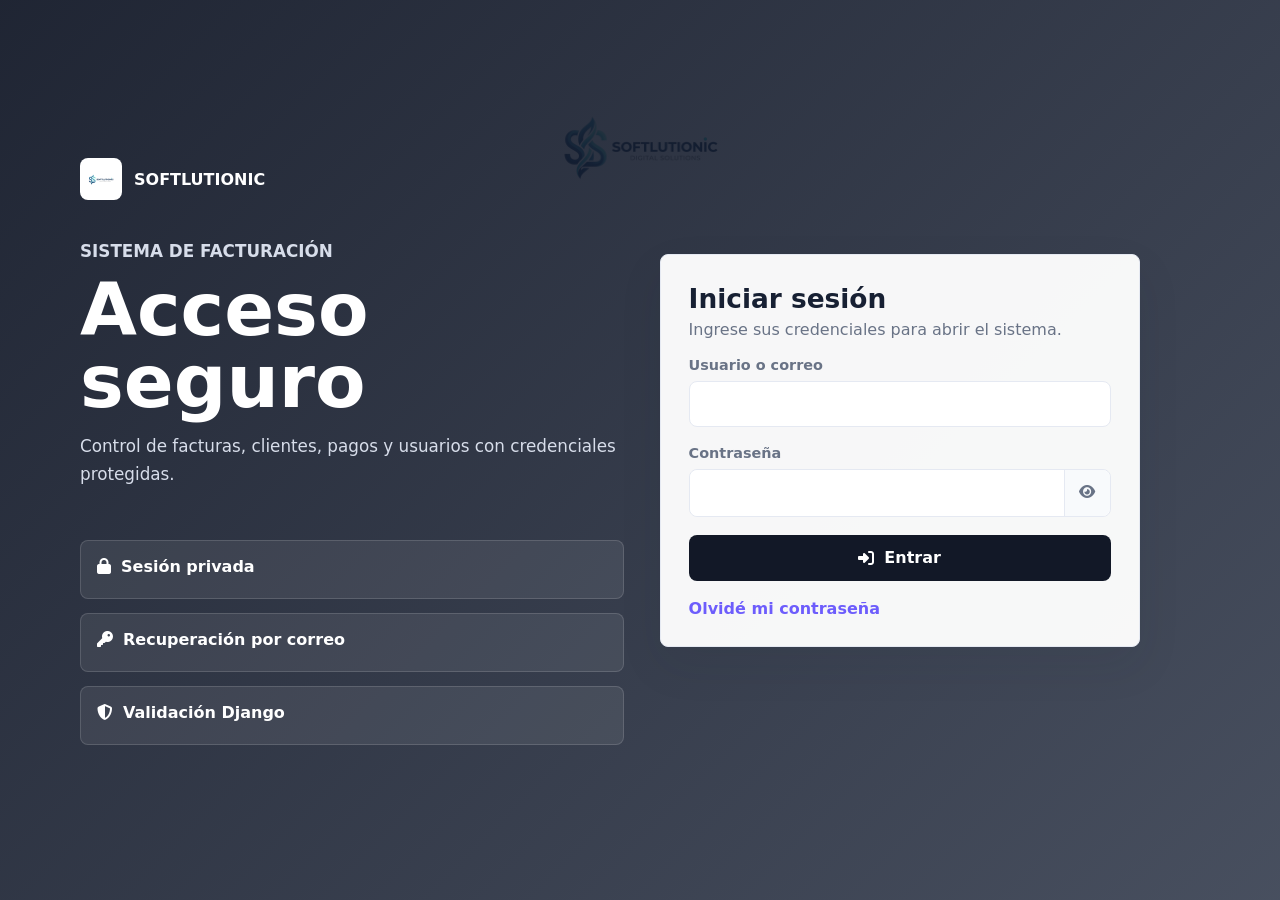
==== frontend/Softlutionic/login.html @ 6d91b328 "Sistema casi completo sin datos reales en dashboar y reporteria" ====
﻿<!DOCTYPE html>
<html lang="es">
<head>
  <meta charset="UTF-8" />
  <meta name="viewport" content="width=device-width, initial-scale=1.0" />
  <meta name="description" content="Acceso seguro al sistema administrativo SoftFactur." />
  <title>SoftFactur | Iniciar sesión</title>

  <link rel="preconnect" href="https://cdnjs.cloudflare.com" />
  <link rel="stylesheet" href="css/styles.css" />
  <link rel="stylesheet" href="css/login.css" />
  <link rel="stylesheet" href="https://cdnjs.cloudflare.com/ajax/libs/font-awesome/6.5.0/css/all.min.css" />
</head>

<body class="login-page">
  <main class="login-shell" aria-labelledby="login-title">
    <section class="login-brand" aria-label="SoftFactur">
      <a class="brand login-logo" href="login.html" aria-label="SoftFactur">
        <img src="assets/logo.png" alt="" />
        <span>Softlutionic</span>
      </a>

      <div class="login-copy">
        <p class="eyebrow">Sistema de Facturación</p>
        <h1 id="login-title">Acceso seguro</h1>
        <p>Control de facturas, clientes, pagos y usuarios con credenciales protegidas.</p>
      </div>

      <dl class="security-list">
        <div>
          <dt><i class="fa-solid fa-lock" aria-hidden="true"></i> Sesión privada</dt>
          <!-- <dd>El panel solo carga después de validar usuario y contraseña.</dd> -->
        </div>
        <div>
          <dt><i class="fa-solid fa-key" aria-hidden="true"></i> Recuperación por correo</dt>
          <!-- <dd>El enlace permite crear una nueva contraseña sin exponer la anterior.</dd> -->
        </div>
        <div>
          <dt><i class="fa-solid fa-shield-halved" aria-hidden="true"></i> Validación Django</dt>
          <!-- <dd>Las contraseñas nuevas pasan por las reglas de seguridad del backend.</dd> -->
        </div>
      </dl>
    </section>

    <section class="login-panel" aria-label="Formulario de acceso">
      <form class="auth-form active" id="loginForm">
        <div class="form-heading">
          <h2>Iniciar sesión</h2>
          <p>Ingrese sus credenciales para abrir el sistema.</p>
        </div>

        <label>
          <span>Usuario o correo</span>
          <input id="loginUser" name="usuario" type="text" autocomplete="username" required />
        </label>

        <label>
          <span>Contraseña</span>
          <div class="password-field">
            <input id="loginPassword" name="contrasena" type="password" autocomplete="current-password" required />
            <button class="icon-button" type="button" data-toggle-password="loginPassword" aria-label="Mostrar contraseña">
              <i class="fa-solid fa-eye" aria-hidden="true"></i>
            </button>
          </div>
        </label>

        <button class="button-link auth-submit" type="submit">
          <i class="fa-solid fa-right-to-bracket" aria-hidden="true"></i>
          Entrar
        </button>

        <button class="text-button" type="button" data-auth-view="recover">Olvidé mi contraseña</button>
      </form>

      <form class="auth-form" id="recoverForm">
        <div class="form-heading">
          <h2>Recuperar contraseña</h2>
          <p>Enviaremos un enlace al correo registrado del usuario.</p>
        </div>

        <label>
          <span>Correo electrónico</span>
          <input id="recoverEmail" name="email" type="email" autocomplete="email" required />
        </label>

        <button class="button-link auth-submit" type="submit">
          <i class="fa-solid fa-envelope-circle-check" aria-hidden="true"></i>
          Enviar enlace
        </button>

        <button class="text-button" type="button" data-auth-view="login">Volver al inicio de sesión</button>
      </form>

      <form class="auth-form" id="resetForm">
        <div class="form-heading">
          <h2>Nueva contraseña</h2>
          <p>Defina una contraseña segura para reactivar el acceso.</p>
        </div>

        <label>
          <span>Nueva contraseña</span>
          <div class="password-field">
            <input id="resetPassword" name="nueva_contrasena" type="password" autocomplete="new-password" required />
            <button class="icon-button" type="button" data-toggle-password="resetPassword" aria-label="Mostrar contraseña">
              <i class="fa-solid fa-eye" aria-hidden="true"></i>
            </button>
          </div>
        </label>

        <label>
          <span>Confirmar contraseña</span>
          <input id="resetPasswordConfirm" type="password" autocomplete="new-password" required />
        </label>

        <button class="button-link auth-submit" type="submit">
          <i class="fa-solid fa-check" aria-hidden="true"></i>
          Actualizar contraseña
        </button>
      </form>

      <p class="auth-message" id="authMessage" role="status" aria-live="polite"></p>
    </section>
  </main>

  <script src="js/login.js?v=20260617-session-host"></script>
</body>
</html>
---- frontend/Softlutionic/css/styles.css ----
:root {
  color-scheme: light;
  --bg: #f5f7fb;
  --surface: #ffffff;
  --surface-soft: #f8fafc;
  --sidebar: #121827;
  --sidebar-muted: #8c96aa;
  --text: #172033;
  --muted: #697386;
  --line: #e5e9f2;
  --purple: #6d5dfc;
  --orange: #f59e0b;
  --pink: #ec4899;
  --teal: #14b8a6;
  --green: #16a34a;
  --red: #dc2626;
  --shadow: 0 18px 45px rgba(23, 32, 51, 0.08);
}

* {
  box-sizing: border-box;
}

body {
  margin: 0;
  min-width: 320px;
  background: var(--bg);
  color: var(--text);
  font-family: Inter, ui-sans-serif, system-ui, -apple-system, BlinkMacSystemFont, "Segoe UI", sans-serif;
}

a {
  color: inherit;
  text-decoration: none;
}

button,
select {
  font: inherit;
}

button {
  cursor: pointer;
}

.app-shell {
  display: grid;
  grid-template-columns: 280px minmax(0, 1fr);
  min-height: 100vh;
}

.sidebar {
  position: sticky;
  top: 0;
  display: flex;
  flex-direction: column;
  gap: 28px;
  height: 100vh;
  padding: 24px 18px;
  background: var(--sidebar);
  color: #ffffff;
}

.brand {
  display: flex;
  align-items: center;
  gap: 12px;
  min-height: 48px;
  font-weight: 800;
  letter-spacing: 0;
  text-transform: uppercase;
}

.brand img {
  width: 42px;
  height: 42px;
  object-fit: contain;
  border-radius: 8px;
  background: #ffffff;
}

.menu {
  display: flex;
  flex: 1;
  flex-direction: column;
  gap: 6px;
}

.menu-title {
  margin: 18px 12px 8px;
  color: var(--sidebar-muted);
  font-size: 0.75rem;
  font-weight: 700;
  text-transform: uppercase;
}

.menu-link {
  display: flex;
  align-items: center;
  gap: 12px;
  min-height: 44px;
  padding: 0 12px;
  border-radius: 8px;
  color: #d7ddea;
  font-weight: 600;
}

.menu-link i {
  width: 20px;
  text-align: center;
}

.menu-link:hover,
.menu-link.active {
  background: rgba(255, 255, 255, 0.1);
  color: #ffffff;
}

.user-box {
  display: grid;
  gap: 4px;
  padding: 16px;
  border: 1px solid rgba(255, 255, 255, 0.1);
  border-radius: 8px;
  background: rgba(255, 255, 255, 0.06);
}

.user-box small {
  color: var(--sidebar-muted);
}

.logout-button {
  display: inline-flex;
  align-items: center;
  justify-content: center;
  gap: 8px;
  min-height: 34px;
  margin-top: 8px;
  border: 1px solid rgba(255, 255, 255, 0.12);
  border-radius: 8px;
  background: rgba(255, 255, 255, 0.08);
  color: #ffffff;
  font-weight: 800;
}

.main-content {
  min-width: 0;
  padding: 24px;
}

.topbar,
.dashboard-header,
.panel-header {
  display: flex;
  align-items: center;
  justify-content: space-between;
  gap: 20px;
}

.topbar {
  margin-bottom: 24px;
}

.eyebrow,
.dashboard-header p,
.panel-header p,
.metric-card p,
.action-card p {
  margin: 0;
  color: var(--muted);
}

.eyebrow {
  font-size: 0.85rem;
  font-weight: 700;
  text-transform: uppercase;
}

h1,
h2,
h3,
p {
  margin-top: 0;
}

.topbar h1,
.dashboard-header h2,
.panel-header h2,
.action-card h2 {
  margin-bottom: 6px;
}

.topbar-actions {
  display: flex;
  align-items: center;
  gap: 10px;
}

.topbar-actions a {
  color: var(--muted);
  font-weight: 700;
}

.topbar-actions button,
.panel-actions button,
.panel-header > button {
  display: inline-grid;
  place-items: center;
  width: 40px;
  height: 40px;
  border: 1px solid var(--line);
  border-radius: 8px;
  background: var(--surface);
  color: var(--text);
}

.dashboard {
  display: grid;
  gap: 24px;
}

.filters {
  display: flex;
  flex-wrap: wrap;
  gap: 12px;
}

.filters label {
  display: grid;
  gap: 6px;
  color: var(--muted);
  font-size: 0.8rem;
  font-weight: 700;
}

.filters select {
  min-width: 210px;
  height: 42px;
  padding: 0 12px;
  border: 1px solid var(--line);
  border-radius: 8px;
  background: var(--surface);
  color: var(--text);
}

.metrics-grid,
.actions-grid {
  display: grid;
  grid-template-columns: repeat(4, minmax(0, 1fr));
  gap: 16px;
}

.metric-card,
.panel,
.action-card,
.table-panel {
  border: 1px solid var(--line);
  border-radius: 8px;
  background: var(--surface);
  box-shadow: var(--shadow);
}

.metric-card {
  display: flex;
  justify-content: space-between;
  gap: 18px;
  min-height: 150px;
  padding: 22px;
  overflow: hidden;
}

.metric-card h3 {
  margin-bottom: 12px;
  color: var(--muted);
  font-size: 0.9rem;
}

.metric-card strong {
  display: block;
  margin-bottom: 10px;
  font-size: clamp(1.6rem, 2vw, 2.1rem);
}

.metric-card > i {
  display: grid;
  flex: 0 0 auto;
  place-items: center;
  width: 48px;
  height: 48px;
  border-radius: 8px;
  color: #ffffff;
  font-size: 1.2rem;
}

.purple > i,
.lg-purple {
  background: var(--purple);
}

.orange > i,
.lg-orange {
  background: var(--orange);
}

.pink > i,
.lg-pink {
  background: var(--pink);
}

.teal > i,
.lg-teal {
  background: var(--teal);
}

.main-grid {
  display: grid;
  grid-template-columns: minmax(0, 1.7fr) minmax(300px, 0.8fr);
  gap: 16px;
}

.panel,
.table-panel {
  padding: 22px;
}

.chart-area {
  display: grid;
  grid-template-columns: 190px minmax(0, 1fr);
  gap: 24px;
  margin-top: 28px;
}

.chart-info {
  display: grid;
  gap: 16px;
  margin: 0;
}

.chart-info div {
  padding: 14px;
  border-radius: 8px;
  background: var(--surface-soft);
}

.chart-info dt {
  color: var(--muted);
  font-size: 0.82rem;
  font-weight: 700;
}

.chart-info dd {
  margin: 6px 0 0;
  font-size: 1.35rem;
  font-weight: 800;
}

.bar-chart {
  display: flex;
  align-items: end;
  justify-content: space-between;
  min-height: 300px;
  padding: 20px 10px 0;
  border-bottom: 1px solid var(--line);
}

.bar-group {
  display: grid;
  grid-template-columns: repeat(2, 18px);
  align-items: end;
  justify-content: center;
  gap: 6px;
  min-width: 48px;
}

.bar {
  display: block;
  width: 18px;
  height: var(--bar-height);
  border-radius: 8px 8px 0 0;
}

.bar.previous {
  background: #cbd5e1;
}

.bar.current {
  background: var(--purple);
}

.bar-group strong {
  grid-column: 1 / -1;
  margin-top: 10px;
  color: var(--muted);
  font-size: 0.82rem;
}

.pie-section {
  display: grid;
  justify-items: center;
  gap: 24px;
  margin-top: 30px;
}

.pie-chart {
  width: min(230px, 100%);
  aspect-ratio: 1;
  border-radius: 50%;
  background: conic-gradient(
    var(--purple) 0 38%,
    var(--teal) 38% 63%,
    var(--pink) 63% 82%,
    var(--orange) 82% 100%
  );
  box-shadow: inset 0 0 0 28px #ffffff, 0 12px 30px rgba(23, 32, 51, 0.14);
}

.legend {
  display: grid;
  grid-template-columns: repeat(2, minmax(0, 1fr));
  gap: 12px;
  width: 100%;
  margin: 0;
  padding: 0;
  color: var(--muted);
  list-style: none;
  font-weight: 700;
}

.legend span {
  display: inline-block;
  width: 10px;
  height: 10px;
  margin-right: 8px;
  border-radius: 999px;
}

.panel-footer {
  display: flex;
  justify-content: flex-end;
  margin-top: 24px;
}

.button-link {
  display: inline-flex;
  align-items: center;
  justify-content: center;
  min-height: 40px;
  padding: 0 16px;
  border: 1px solid var(--line);
  border-radius: 8px;
  background: var(--sidebar);
  color: #ffffff;
  font-weight: 800;
}

.actions-grid {
  grid-template-columns: repeat(3, minmax(0, 1fr));
}

.action-card {
  display: flex;
  gap: 18px;
  padding: 22px;
}

.action-card > i {
  display: grid;
  flex: 0 0 auto;
  place-items: center;
  width: 44px;
  height: 44px;
  border-radius: 8px;
  background: rgba(109, 93, 252, 0.12);
  color: var(--purple);
}

.action-card.warning > i {
  background: rgba(245, 158, 11, 0.14);
  color: var(--orange);
}

.action-card.success > i {
  background: rgba(20, 184, 166, 0.14);
  color: var(--teal);
}

.action-card .button-link {
  margin-top: 18px;
}

.table-wrap {
  width: 100%;
  margin-top: 18px;
  overflow-x: auto;
}

table {
  width: 100%;
  min-width: 720px;
  border-collapse: collapse;
}

th,
td {
  padding: 16px 14px;
  border-bottom: 1px solid var(--line);
  text-align: left;
}

th {
  color: var(--muted);
  font-size: 0.78rem;
  text-transform: uppercase;
}

.status {
  display: inline-flex;
  align-items: center;
  min-height: 28px;
  padding: 0 10px;
  border-radius: 999px;
  font-size: 0.8rem;
  font-weight: 800;
}

.status.paid {
  background: rgba(22, 163, 74, 0.12);
  color: var(--green);
}

.status.pending {
  background: rgba(245, 158, 11, 0.14);
  color: #a16207;
}

.status.overdue {
  background: rgba(220, 38, 38, 0.12);
  color: var(--red);
}

.status.neutral {
  background: var(--surface-soft);
  color: var(--muted);
}

@media (max-width: 1120px) {
  .app-shell {
    grid-template-columns: 92px minmax(0, 1fr);
  }

  .brand span,
  .menu-link span,
  .menu-title,
  .user-box {
    display: none;
  }

  .brand,
  .menu-link {
    justify-content: center;
  }

  .metrics-grid {
    grid-template-columns: repeat(2, minmax(0, 1fr));
  }

  .main-grid,
  .chart-area {
    grid-template-columns: 1fr;
  }
}

@media (max-width: 760px) {
  .app-shell {
    display: block;
  }

  .sidebar {
    position: static;
    height: auto;
    padding: 14px;
  }

  .brand span,
  .menu-link span {
    display: inline;
  }

  .menu {
    display: grid;
    grid-template-columns: repeat(2, minmax(0, 1fr));
  }

  .main-content {
    padding: 18px;
  }

  .topbar,
  .dashboard-header,
  .panel-header {
    align-items: flex-start;
    flex-direction: column;
  }

  .topbar-actions {
    flex-wrap: wrap;
  }

  .filters,
  .filters label,
  .filters select,
  .metrics-grid,
  .actions-grid {
    width: 100%;
  }

  .metrics-grid,
  .actions-grid {
    grid-template-columns: 1fr;
  }

  .bar-chart {
    overflow-x: auto;
    gap: 18px;
    justify-content: flex-start;
  }
}
---- frontend/Softlutionic/css/login.css ----
.login-page {
  min-height: 100vh;
  background:
    linear-gradient(135deg, rgba(18, 24, 39, 0.94), rgba(23, 32, 51, 0.78)),
    url("../assets/logo.png") center 10% / 260px no-repeat,
    var(--bg);
}

.login-shell {
  display: grid;
  grid-template-columns: minmax(300px, 0.9fr) minmax(340px, 480px);
  gap: 36px;
  width: min(1120px, calc(100% - 40px));
  min-height: 100vh;
  margin: 0 auto;
  align-items: center;
  padding: 36px 0;
}

.login-brand {
  display: grid;
  gap: 34px;
  color: #ffffff;
}

.login-logo {
  align-self: start;
  color: #ffffff;
}

.login-copy {
  max-width: 620px;
}

.login-copy h1 {
  margin: 8px 0 14px;
  font-size: clamp(2.4rem, 6vw, 4.6rem);
  line-height: 0.98;
}

.login-copy p {
  max-width: 560px;
  color: #d7ddea;
  font-size: 1.05rem;
  line-height: 1.7;
}

.security-list {
  display: grid;
  gap: 14px;
  max-width: 640px;
  margin: 0;
}

.security-list div {
  padding: 16px;
  border: 1px solid rgba(255, 255, 255, 0.14);
  border-radius: 8px;
  background: rgba(255, 255, 255, 0.08);
}

.security-list dt {
  display: flex;
  gap: 10px;
  align-items: center;
  margin-bottom: 6px;
  font-weight: 800;
}

.security-list dd {
  margin: 0;
  color: #b8c1d6;
  line-height: 1.55;
}

.login-panel {
  display: grid;
  gap: 16px;
  padding: 28px;
  border: 1px solid var(--line);
  border-radius: 8px;
  background: rgba(255, 255, 255, 0.96);
  box-shadow: var(--shadow);
}

.auth-form {
  display: none;
  gap: 18px;
}

.auth-form.active {
  display: grid;
}

.form-heading h2 {
  margin-bottom: 6px;
  font-size: 1.65rem;
}

.form-heading p {
  margin: 0;
  color: var(--muted);
}

.auth-form label {
  display: grid;
  gap: 8px;
  color: var(--muted);
  font-size: 0.9rem;
  font-weight: 800;
}

.auth-form input {
  width: 100%;
  min-height: 46px;
  padding: 0 13px;
  border: 1px solid var(--line);
  border-radius: 8px;
  background: var(--surface);
  color: var(--text);
  font: inherit;
}

.auth-form input:focus {
  outline: 3px solid rgba(20, 184, 166, 0.22);
  border-color: var(--teal);
}

.password-field {
  display: grid;
  grid-template-columns: minmax(0, 1fr) 46px;
  border: 1px solid var(--line);
  border-radius: 8px;
  background: var(--surface);
}

.password-field input {
  border: 0;
}

.password-field input:focus {
  outline: 0;
}

.icon-button {
  display: grid;
  place-items: center;
  width: 46px;
  border: 0;
  border-left: 1px solid var(--line);
  border-radius: 0 8px 8px 0;
  background: var(--surface-soft);
  color: var(--muted);
}

.auth-submit {
  gap: 10px;
  min-height: 46px;
  border: 0;
}

.text-button {
  width: fit-content;
  padding: 0;
  border: 0;
  background: transparent;
  color: var(--purple);
  font-weight: 800;
}

.auth-message {
  display: none;
  margin: 0;
  padding: 12px 14px;
  border-radius: 8px;
  font-weight: 700;
  line-height: 1.45;
}

.auth-message.visible {
  display: block;
}

.auth-message.success {
  background: rgba(22, 163, 74, 0.12);
  color: var(--green);
}

.auth-message.error {
  background: rgba(220, 38, 38, 0.12);
  color: var(--red);
}

@media (max-width: 860px) {
  .login-shell {
    grid-template-columns: 1fr;
    align-content: center;
  }

  .security-list {
    display: none;
  }
}

@media (max-width: 520px) {
  .login-shell {
    width: min(100% - 28px, 1120px);
  }

  .login-panel {
    padding: 22px;
  }
}
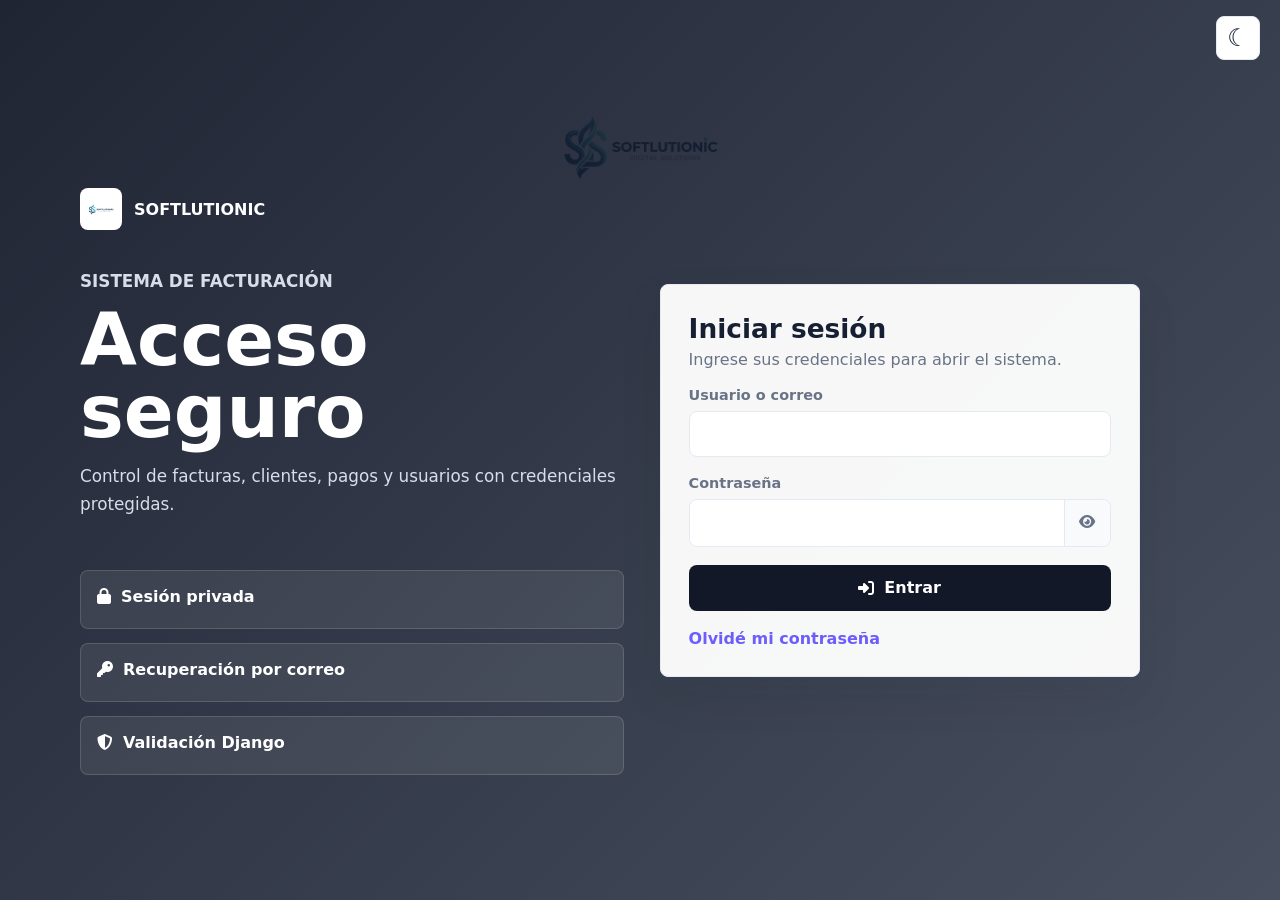
==== commit c0fb995c: "Cambios de integración al servidor y cadena de conexión a la BD local del server en Azure" ====
--- a/frontend/Softlutionic/login.html
+++ b/frontend/Softlutionic/login.html
@@ -9,6 +9,8 @@
   <link rel="preconnect" href="https://cdnjs.cloudflare.com" />
   <link rel="stylesheet" href="css/styles.css" />
   <link rel="stylesheet" href="css/login.css" />
+  <link rel="stylesheet" href="css/theme.css" />
+  <script src="js/theme.js" data-theme-toggle></script>
   <link rel="stylesheet" href="https://cdnjs.cloudflare.com/ajax/libs/font-awesome/6.5.0/css/all.min.css" />
 </head>
 
--- a/frontend/Softlutionic/css/styles.css
+++ b/frontend/Softlutionic/css/styles.css
@@ -625,3 +625,153 @@
     justify-content: flex-start;
   }
 }
+
+.dashboard-tabs {
+  display: flex;
+  align-items: center;
+  flex-wrap: wrap;
+  gap: 10px;
+  padding: 6px;
+  border: 1px solid var(--line);
+  border-radius: 8px;
+  background: var(--surface);
+  box-shadow: var(--shadow);
+}
+
+.dashboard-tab {
+  position: relative;
+  display: inline-flex;
+  align-items: center;
+  justify-content: center;
+  gap: 10px;
+  min-height: 44px;
+  padding: 0 18px;
+  border: 1px solid transparent;
+  border-radius: 8px;
+  background: transparent;
+  color: var(--muted);
+  font-weight: 800;
+  transition: background 160ms ease, color 160ms ease, border-color 160ms ease, box-shadow 160ms ease;
+}
+
+.dashboard-tab i {
+  color: currentColor;
+}
+
+.dashboard-tab.active {
+  background: var(--sidebar);
+  color: #ffffff;
+  box-shadow: 0 10px 24px rgba(18, 24, 39, 0.18);
+}
+
+.dashboard-tab:hover:not(.active),
+.dashboard-tab:focus-visible:not(.active) {
+  border-color: var(--line);
+  background: var(--surface-soft);
+  color: var(--text);
+}
+
+.dashboard-tab:focus-visible {
+  outline: 3px solid rgba(109, 93, 252, 0.24);
+  outline-offset: 2px;
+}
+
+.refresh-status {
+  display: inline-flex;
+  align-items: center;
+  gap: 8px;
+  margin: 0 0 0 auto;
+  padding: 0 10px;
+  min-height: 34px;
+  border-radius: 8px;
+  background: var(--surface-soft);
+  color: var(--muted);
+  font-size: 0.86rem;
+  font-weight: 800;
+}
+
+.refresh-status::before {
+  content: "";
+  width: 8px;
+  height: 8px;
+  border-radius: 999px;
+  background: var(--muted);
+}
+
+.refresh-status[data-mode="loading"]::before {
+  background: var(--orange);
+}
+
+.refresh-status[data-mode="fresh"]::before {
+  background: var(--green);
+}
+
+.refresh-status[data-mode="error"]::before {
+  background: var(--red);
+}
+
+.dashboard-message {
+  margin: 0;
+  padding: 12px 14px;
+  border: 1px solid rgba(220, 38, 38, 0.22);
+  border-radius: 8px;
+  background: rgba(220, 38, 38, 0.08);
+  color: var(--red);
+  font-weight: 700;
+}
+
+.dashboard-panel {
+  display: none;
+  gap: 24px;
+}
+
+.dashboard-panel.active {
+  display: grid;
+}
+
+.filters input[type="date"] {
+  min-width: 170px;
+  height: 42px;
+  padding: 0 12px;
+  border: 1px solid var(--line);
+  border-radius: 8px;
+  background: var(--surface);
+  color: var(--text);
+  font: inherit;
+}
+
+.filters .button-link {
+  align-self: end;
+  border: 0;
+}
+
+.chart-canvas-wrap {
+  position: relative;
+  min-height: 320px;
+  margin-top: 18px;
+}
+
+.chart-canvas-wrap.compact {
+  min-height: 280px;
+}
+
+.dashboard-chart-grid {
+  display: grid;
+  grid-template-columns: repeat(3, minmax(0, 1fr));
+  gap: 16px;
+}
+
+.dashboard-chart-grid .panel {
+  min-width: 0;
+}
+
+@media (max-width: 1120px) {
+  .dashboard-chart-grid {
+    grid-template-columns: 1fr;
+  }
+
+  .refresh-status {
+    width: 100%;
+    margin-left: 0;
+  }
+}
--- a/frontend/Softlutionic/css/theme.css
+++ b/frontend/Softlutionic/css/theme.css
@@ -0,0 +1,120 @@
+:root[data-theme="dark"] {
+  color-scheme: dark;
+  --bg: #0d1422;
+  --surface: #182235;
+  --surface-soft: #202d42;
+  --text: #edf2fa;
+  --muted: #adb9cd;
+  --line: #344158;
+  --purple: #a69aff;
+  --green: #4ade80;
+  --red: #fb8585;
+  --shadow: 0 18px 45px rgba(0, 0, 0, 0.22);
+}
+
+:root[data-theme="dark"] .login-panel {
+  background: var(--surface);
+}
+
+:root[data-theme="dark"] .status.pending {
+  color: #fcd34d;
+}
+
+:root[data-theme="dark"] .btn-danger,
+:root[data-theme="dark"] .status-inactive {
+  background: rgba(248, 113, 113, 0.15);
+  color: var(--red);
+}
+
+:root[data-theme="dark"] .btn-warning {
+  background: rgba(245, 158, 11, 0.15);
+  color: #fcd34d;
+}
+
+:root[data-theme="dark"] .status-active {
+  background: rgba(74, 222, 128, 0.15);
+  color: var(--green);
+}
+
+.print-preview-toolbar {
+  background: var(--surface);
+}
+
+@media screen {
+  :root[data-theme="dark"] .letter-page {
+    background: var(--surface);
+    color: var(--text);
+  }
+
+  :root[data-theme="dark"] .letter-table th,
+  :root[data-theme="dark"] .letter-totals {
+    background: var(--surface-soft);
+  }
+
+  :root[data-theme="dark"] .letter-page :is(span, dt, h3, .letter-notes p, .letter-invoice-meta p, .letter-footer) {
+    color: var(--muted);
+  }
+}
+
+@media print {
+  :root[data-theme="dark"] {
+    color-scheme: light;
+    --bg: #ffffff;
+    --surface: #ffffff;
+    --surface-soft: #f8fafc;
+    --text: #172033;
+    --muted: #697386;
+    --line: #e5e9f2;
+    --purple: #6d5dfc;
+    --green: #16a34a;
+    --red: #dc2626;
+  }
+
+  .theme-toggle, .login-theme-toolbar {
+    display: none;
+  }
+}
+
+.theme-toggle {
+  display: inline-grid;
+  place-items: center;
+  flex: 0 0 44px;
+  width: 44px;
+  height: 44px;
+  padding: 0;
+  border: 1px solid var(--line);
+  border-radius: 8px;
+  background: var(--surface);
+  color: var(--text);
+  font-size: 1.5rem;
+  line-height: 1;
+}
+
+.theme-toggle:hover {
+  background: var(--surface-soft);
+}
+
+.theme-toggle:focus-visible {
+  outline: 3px solid var(--purple);
+  outline-offset: 3px;
+}
+
+.topbar-actions {
+  flex-wrap: wrap;
+  justify-content: flex-end;
+  margin-left: auto;
+}
+
+.topbar {
+  flex-wrap: wrap;
+}
+
+.login-theme-toolbar {
+  display: flex;
+  justify-content: flex-end;
+  padding: 16px 20px 0;
+}
+
+.login-theme-toolbar + .login-shell {
+  min-height: calc(100vh - 60px);
+}
